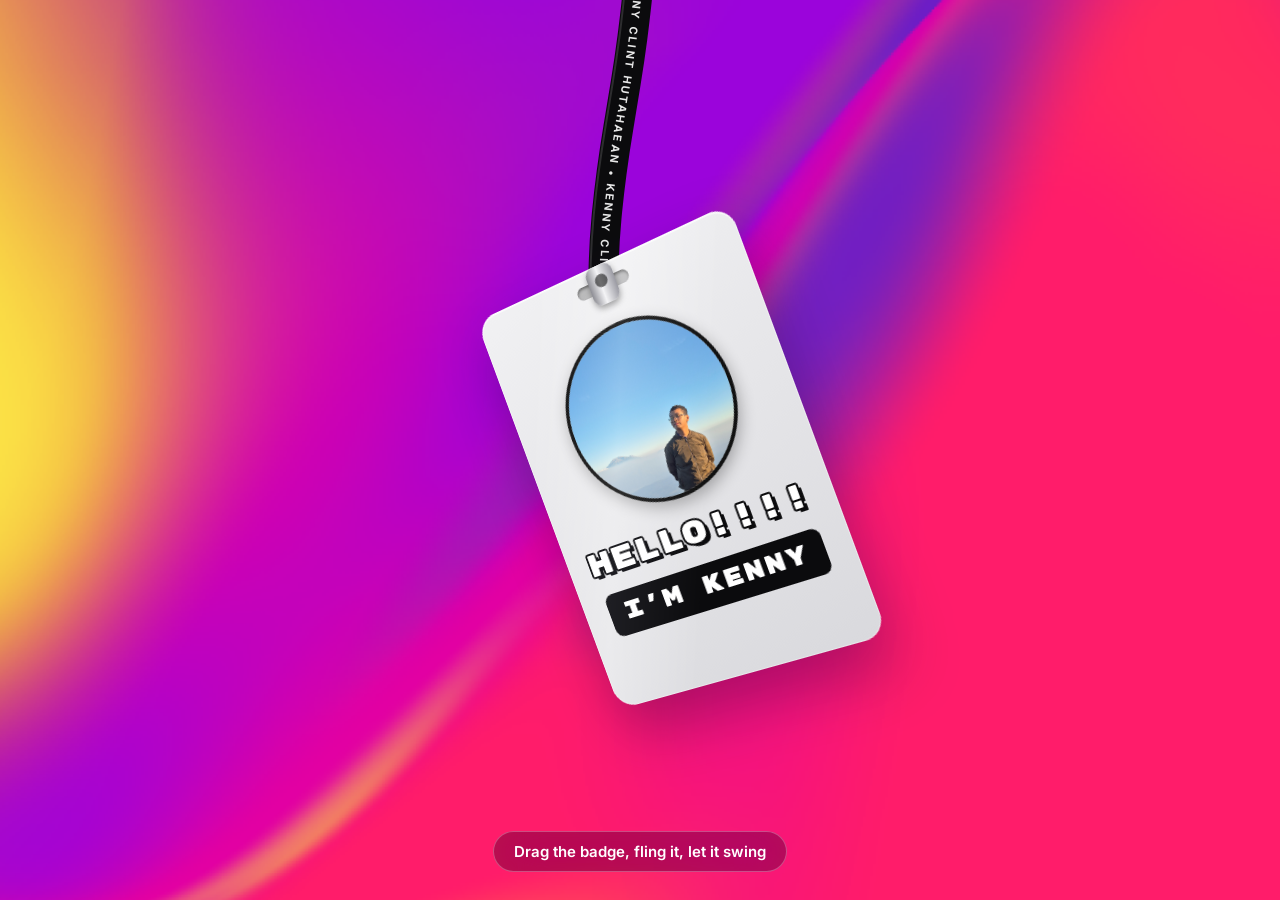
==== badge.html @ eb104953 "Add files via upload" ====
<!doctype html>
<html lang="en">
<head>
<meta charset="utf-8">
<meta name="viewport" content="width=device-width, initial-scale=1, viewport-fit=cover">
<title>I'M KENNY · Badge</title>
<link rel="preconnect" href="https://fonts.googleapis.com">
<link rel="preconnect" href="https://fonts.gstatic.com" crossorigin>
<link href="https://fonts.googleapis.com/css2?family=Inter:wght@500;700&family=Rubik+Mono+One&display=swap" rel="stylesheet">
<link rel="stylesheet" href="badge.css?v=4">
<style>
  *{box-sizing:border-box;margin:0}
  html,body{height:100%}
  body{--font:-apple-system,BlinkMacSystemFont,"SF Pro Display",Inter,"Segoe UI",system-ui,sans-serif;font-family:var(--font);color:#fff;overflow:hidden;background:#b0148f;touch-action:none}
  .bg{position:fixed;inset:-4%;background:url(assets/bg.png) center/cover no-repeat;z-index:-1}
  .hint{position:fixed;left:50%;bottom:calc(28px + env(safe-area-inset-bottom));transform:translateX(-50%);z-index:3;padding:10px 20px;border-radius:999px;font-weight:600;font-size:15px;white-space:nowrap;
    background:rgba(0,0,0,.28);border:1px solid rgba(255,255,255,.28);-webkit-backdrop-filter:blur(24px) saturate(170%);backdrop-filter:blur(24px) saturate(170%);transition:opacity .6s,transform .6s}
  .hint.gone{opacity:0;transform:translate(-50%,10px)}
</style>
</head>
<body>
<div class="bg" aria-hidden="true"></div>
<div class="badge-layer fixed" id="badgeLayer">
  <svg class="strap" aria-hidden="true">
    <path id="strapPath" fill="none" stroke="#0b0b0d" stroke-width="30" stroke-linejoin="round"/>
    <path id="strapEdge" fill="none" stroke="rgba(255,255,255,.14)" stroke-width="2" stroke-linejoin="round" transform="translate(-13 0)"/>
    <text class="strap-text" dy="3.5"><textPath href="#strapPath">KENNY CLINT HUTAHAEAN • KENNY CLINT HUTAHAEAN • KENNY CLINT HUTAHAEAN • KENNY CLINT HUTAHAEAN • </textPath></text>
  </svg>
  <div class="card-wrap" aria-label="Draggable ID badge">
    <div class="card-3d">
      <div class="face front">
        <div class="clip"><i></i></div><div class="slot"></div>
        <div class="photo"><img src="assets/kenny.jpg" alt="Kenny" draggable="false"></div>
        <div class="b-hello">HELLO!!!!</div>
        <div class="b-tag">I'M KENNY</div>
        <div class="sheen"></div>
      </div>
      <div class="face back">
        <div class="clip"><i></i></div><div class="slot"></div>
        <div class="mono">KC</div>
        <div class="meta">KENNY CLINT<br>HUTAHAEAN</div>
        <div class="meta small">INFORMATICS · UNDIP</div>
        <div class="sheen"></div>
      </div>
    </div>
  </div>
</div>
<p class="hint" id="hint">Drag the badge, fling it, let it swing</p>
<script src="badge.js?v=4"></script>
</body>
</html>
---- badge.css ----
:root{--block:"Rubik Mono One",Impact,sans-serif}

/* Layer that holds the strap + card. Sits over its parent; only the card takes pointer events. */
.badge-layer{position:absolute;inset:0;pointer-events:none;z-index:2;font-family:var(--font,system-ui)}
.badge-layer.fixed{position:fixed}
.badge-layer .strap{position:absolute;inset:0;width:100%;height:100%;overflow:visible}
.strap-text{font:700 11px var(--font,system-ui);letter-spacing:.22em;fill:#fff;opacity:.9}

/* Card is positioned by JS: its hook point sits at the physics hook */
.card-wrap{position:absolute;left:0;top:0;width:var(--w);height:var(--h);cursor:grab;pointer-events:auto;
  perspective:1100px;will-change:transform;touch-action:none;-webkit-user-select:none;user-select:none}
.card-wrap.drag{cursor:grabbing}
.card-3d{position:absolute;inset:0;transform-style:preserve-3d;will-change:transform}
.face{position:absolute;inset:0;border-radius:calc(var(--w)*.075);backface-visibility:hidden;-webkit-backface-visibility:hidden;overflow:hidden;
  box-shadow:0 30px 60px rgba(40,0,60,.35),0 2px 0 rgba(255,255,255,.7) inset,0 0 0 1px rgba(255,255,255,.35) inset}
.front{background:linear-gradient(160deg,#f1f1f3 0%,#d9d9dd 100%);display:flex;flex-direction:column;align-items:center;padding:calc(var(--w)*.2) calc(var(--w)*.09) 0}
.back{transform:rotateY(180deg);background:linear-gradient(160deg,#1a1a1f,#050507);display:flex;flex-direction:column;align-items:center;justify-content:center;gap:calc(var(--w)*.04)}

.slot{position:absolute;top:calc(var(--w)*.045);left:50%;width:calc(var(--w)*.2);height:calc(var(--w)*.045);transform:translateX(-50%);border-radius:99px;background:rgba(0,0,0,.28);box-shadow:inset 0 2px 3px rgba(0,0,0,.5)}
.clip{position:absolute;top:0;left:50%;width:calc(var(--w)*.1);height:calc(var(--w)*.13);transform:translateX(-50%);z-index:3}
.clip i{position:absolute;inset:0 0 auto 0;height:100%;border-radius:calc(var(--w)*.03);background:linear-gradient(90deg,#8d8d94,#f4f4f6 45%,#9a9aa2);box-shadow:0 3px 6px rgba(0,0,0,.35)}
.clip i::after{content:"";position:absolute;left:50%;top:22%;width:46%;aspect-ratio:1;transform:translateX(-50%);border-radius:50%;background:rgba(0,0,0,.55)}

.photo{width:76%;aspect-ratio:1;border-radius:50%;overflow:hidden;border:calc(var(--w)*.014) solid #111;box-shadow:0 6px 16px rgba(0,0,0,.3);background:#999;flex:none}
.photo img{width:100%;height:100%;object-fit:cover;object-position:50% 22%;pointer-events:none}
.b-hello{margin-top:calc(var(--w)*.075);font:400 calc(var(--w)*.108)/1 var(--block);color:#fff;letter-spacing:0;white-space:nowrap;
  -webkit-text-stroke:calc(var(--w)*.014) #0b0b0d;paint-order:stroke fill;text-shadow:calc(var(--w)*.012) calc(var(--w)*.012) 0 #0b0b0d}
.b-tag{margin-top:calc(var(--w)*.05);padding:calc(var(--w)*.035) calc(var(--w)*.06);border-radius:calc(var(--w)*.03);background:#0b0b0d;color:#fff;
  font:400 calc(var(--w)*.085)/1 var(--block);letter-spacing:.04em;white-space:nowrap}

.mono{font:400 calc(var(--w)*.34)/1 var(--block);color:#fff;letter-spacing:-.02em}
.meta{font:700 calc(var(--w)*.062)/1.25 var(--font,system-ui);letter-spacing:.2em;text-align:center;opacity:.9;color:#fff}
.meta.small{font-size:calc(var(--w)*.04);opacity:.55}

/* moving light that follows the card's tilt */
.sheen{position:absolute;inset:0;pointer-events:none;mix-blend-mode:soft-light;opacity:.9;
  background:linear-gradient(115deg,transparent calc(var(--sh,50%) - 22%),rgba(255,255,255,.75) var(--sh,50%),transparent calc(var(--sh,50%) + 22%))}

/* Empty box in the About layout that the card hangs into at rest */
.badge-slot{width:clamp(220px,24vw,300px);aspect-ratio:1/1.45;flex:none}
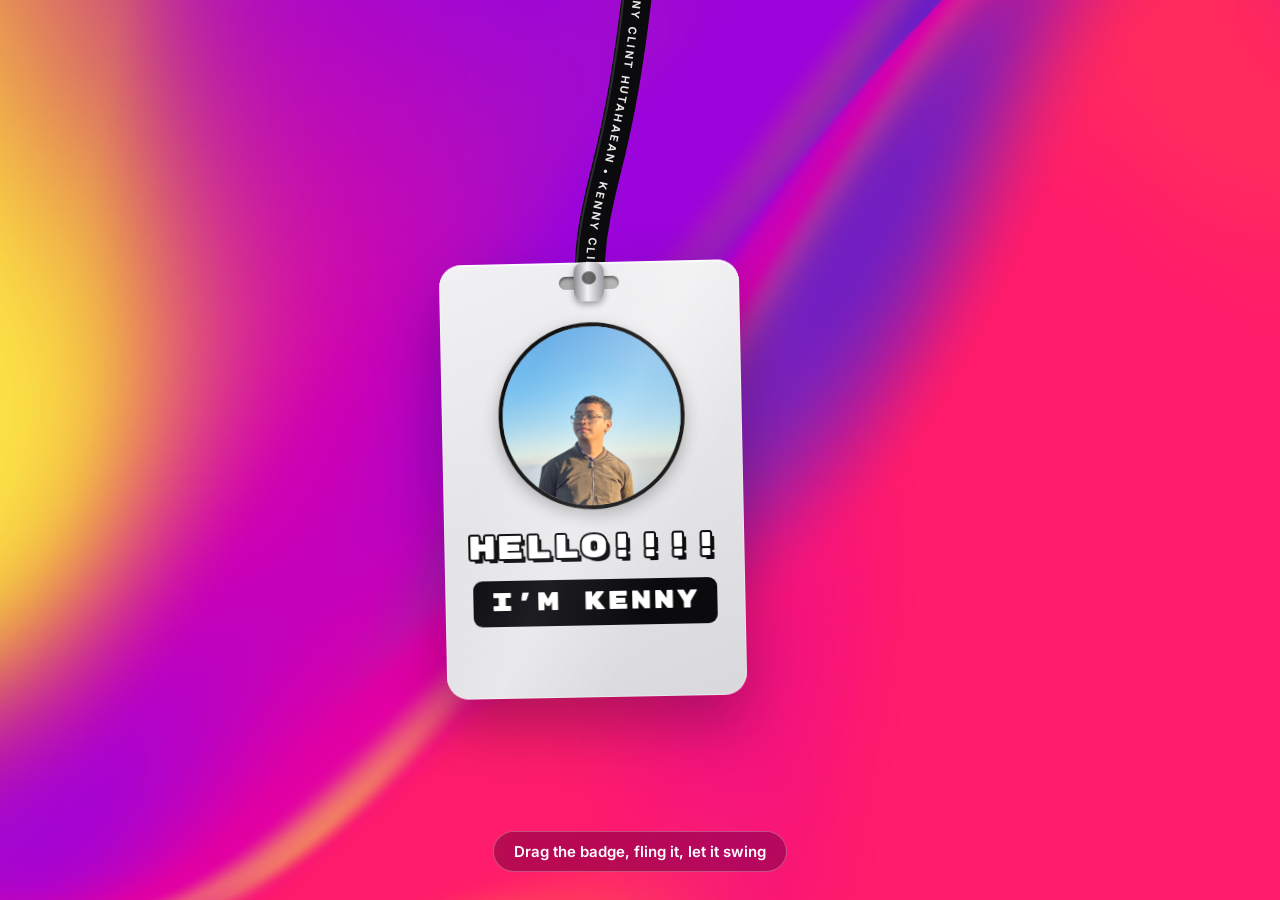
==== commit 99bbe84d: "Add files via upload" ====
--- a/badge.html
+++ b/badge.html
@@ -7,7 +7,7 @@
 <link rel="preconnect" href="https://fonts.googleapis.com">
 <link rel="preconnect" href="https://fonts.gstatic.com" crossorigin>
 <link href="https://fonts.googleapis.com/css2?family=Inter:wght@500;700&family=Rubik+Mono+One&display=swap" rel="stylesheet">
-<link rel="stylesheet" href="badge.css?v=4">
+<link rel="stylesheet" href="badge.css?v=7">
 <style>
   *{box-sizing:border-box;margin:0}
   html,body{height:100%}
--- a/badge.css
+++ b/badge.css
@@ -22,7 +22,9 @@
 .clip i::after{content:"";position:absolute;left:50%;top:22%;width:46%;aspect-ratio:1;transform:translateX(-50%);border-radius:50%;background:rgba(0,0,0,.55)}
 
 .photo{width:76%;aspect-ratio:1;border-radius:50%;overflow:hidden;border:calc(var(--w)*.014) solid #111;box-shadow:0 6px 16px rgba(0,0,0,.3);background:#999;flex:none}
-.photo img{width:100%;height:100%;object-fit:cover;object-position:50% 22%;pointer-events:none}
+.photo img{width:100%;height:100%;object-fit:cover;pointer-events:none;
+  /* centre the slice on his face, then zoom around the face (65% across) and nudge it to the middle */
+  object-position:50% 34%;transform-origin:65.3% 50%;transform:translateX(-15.3%) scale(1.9)}
 .b-hello{margin-top:calc(var(--w)*.075);font:400 calc(var(--w)*.108)/1 var(--block);color:#fff;letter-spacing:0;white-space:nowrap;
   -webkit-text-stroke:calc(var(--w)*.014) #0b0b0d;paint-order:stroke fill;text-shadow:calc(var(--w)*.012) calc(var(--w)*.012) 0 #0b0b0d}
 .b-tag{margin-top:calc(var(--w)*.05);padding:calc(var(--w)*.035) calc(var(--w)*.06);border-radius:calc(var(--w)*.03);background:#0b0b0d;color:#fff;
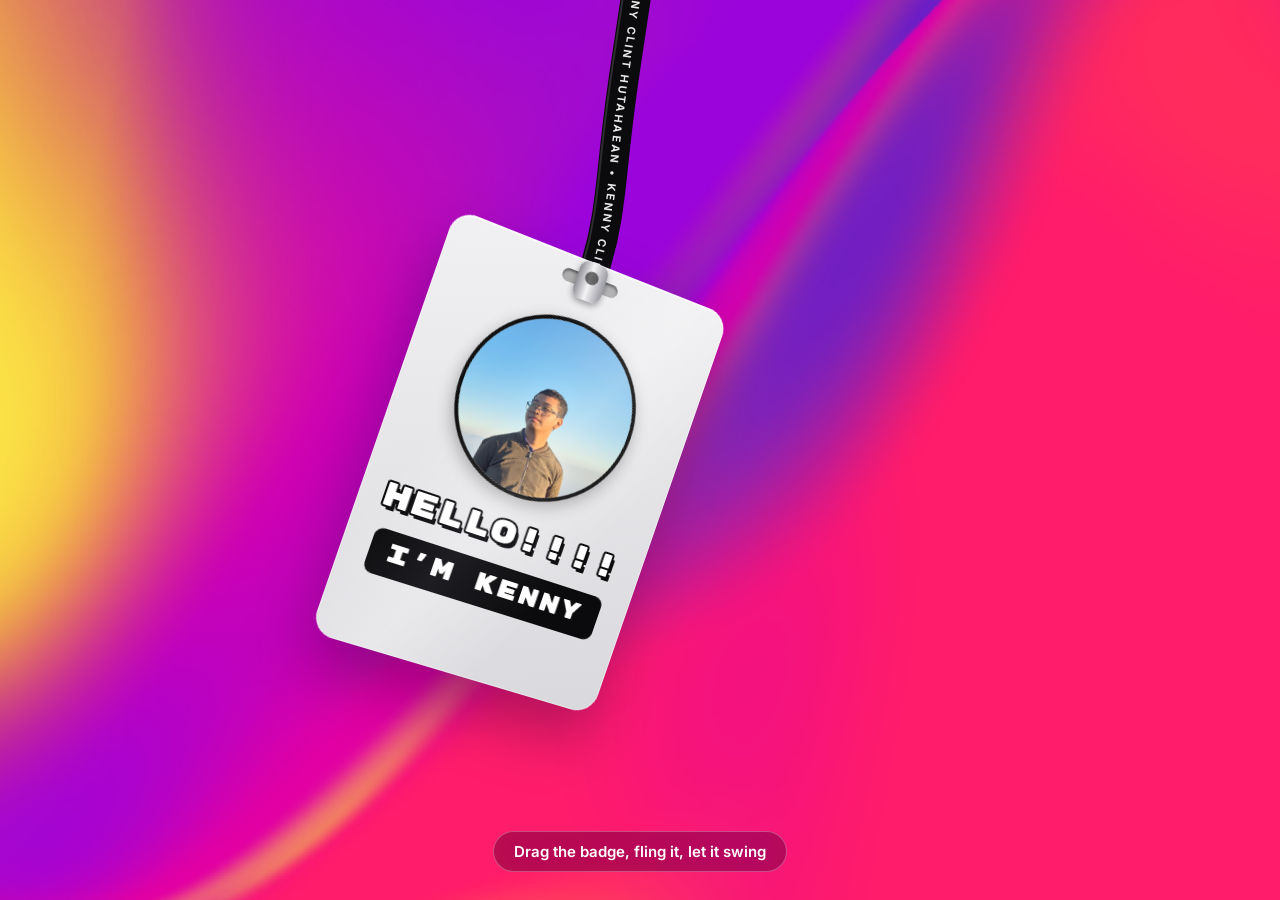
==== commit 0bf2f082: "Add files via upload" ====
--- a/badge.html
+++ b/badge.html
@@ -11,7 +11,7 @@
 <style>
   *{box-sizing:border-box;margin:0}
   html,body{height:100%}
-  body{--font:-apple-system,BlinkMacSystemFont,"SF Pro Display",Inter,"Segoe UI",system-ui,sans-serif;font-family:var(--font);color:#fff;overflow:hidden;background:#b0148f;touch-action:none}
+  body{--font:"SF Compact Text","SF Compact Display","SF Compact",-apple-system,BlinkMacSystemFont,Inter,"Segoe UI",system-ui,sans-serif;font-family:var(--font);color:#fff;overflow:hidden;background:#b0148f;touch-action:none}
   .bg{position:fixed;inset:-4%;background:url(assets/bg.png) center/cover no-repeat;z-index:-1}
   .hint{position:fixed;left:50%;bottom:calc(28px + env(safe-area-inset-bottom));transform:translateX(-50%);z-index:3;padding:10px 20px;border-radius:999px;font-weight:600;font-size:15px;white-space:nowrap;
     background:rgba(0,0,0,.28);border:1px solid rgba(255,255,255,.28);-webkit-backdrop-filter:blur(24px) saturate(170%);backdrop-filter:blur(24px) saturate(170%);transition:opacity .6s,transform .6s}
